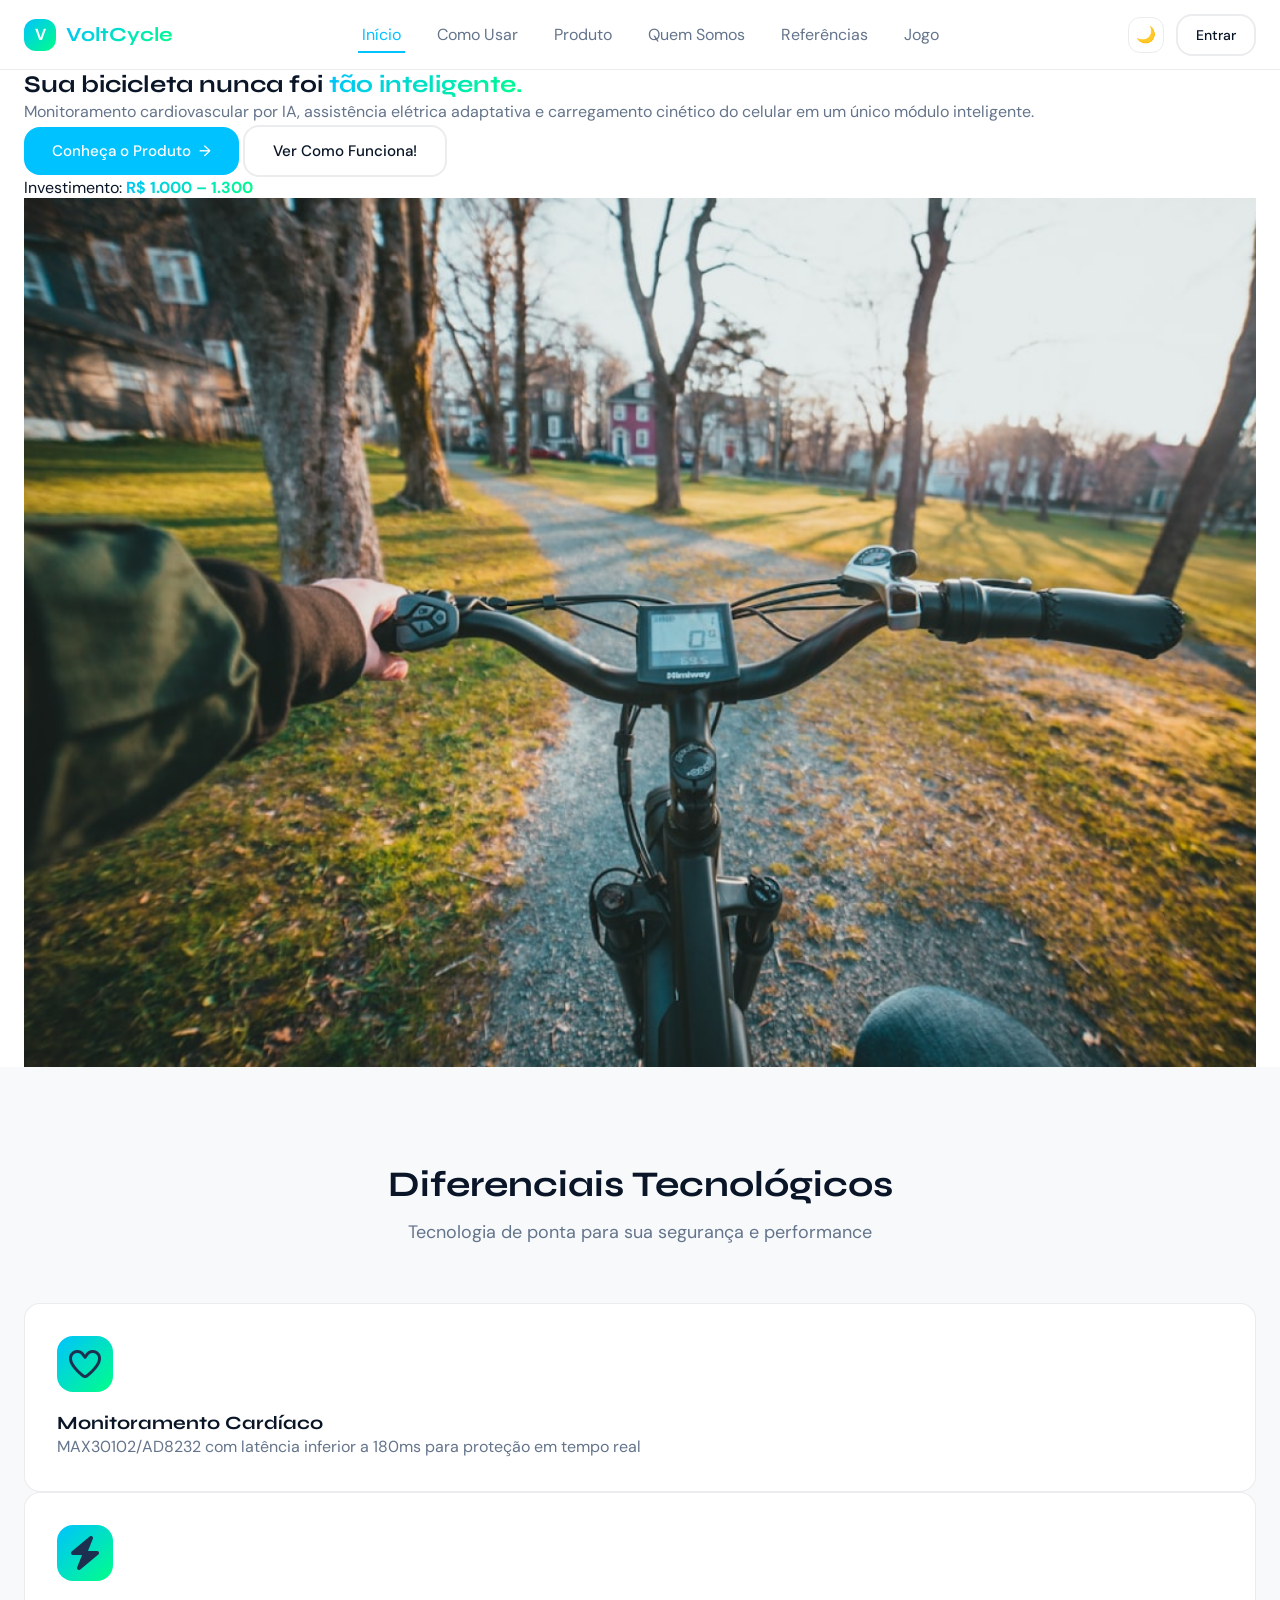
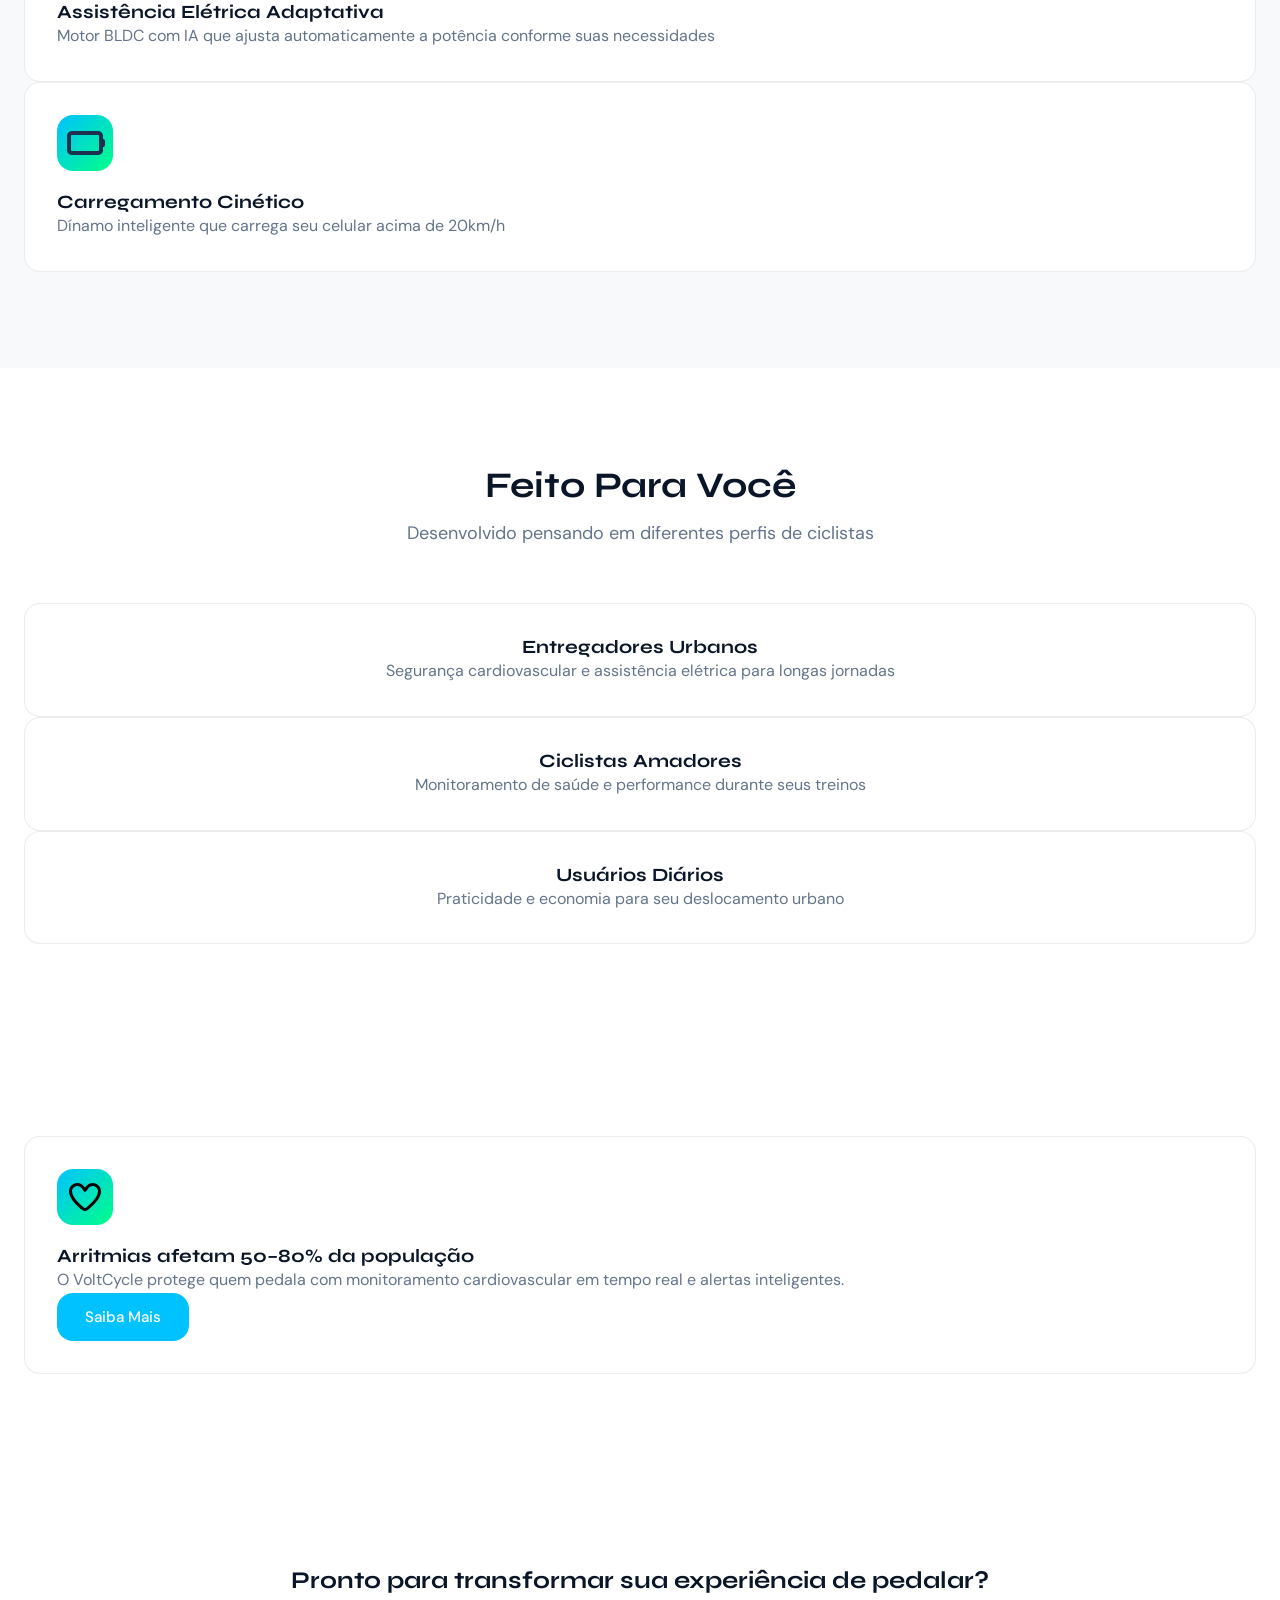
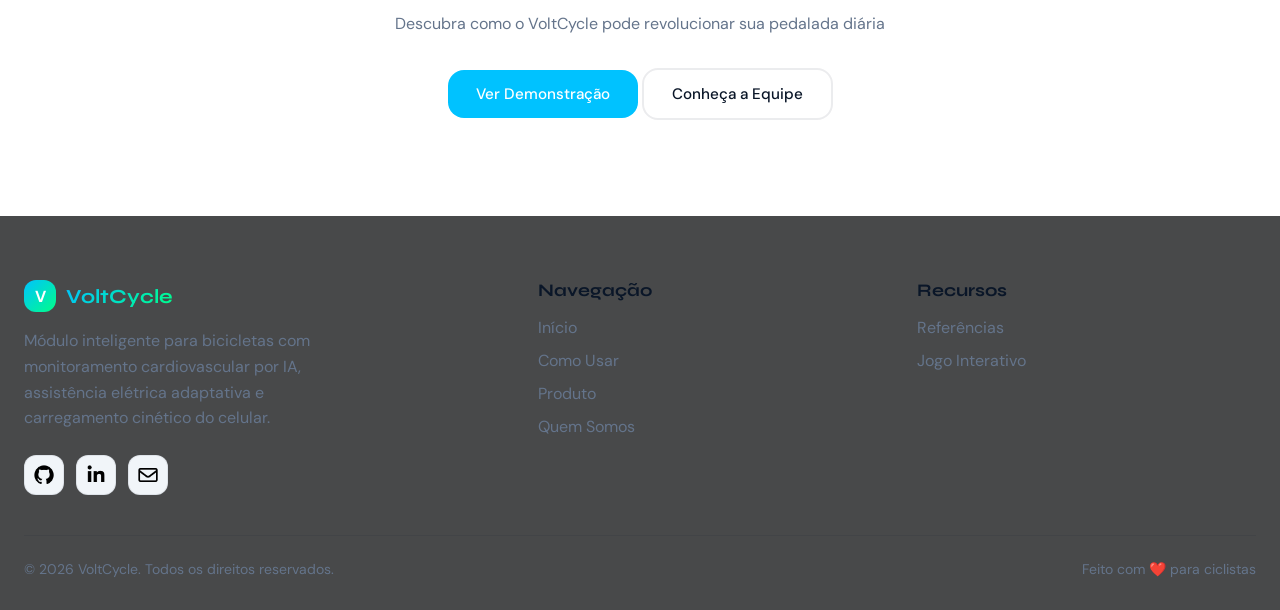
==== index.html @ 4889b5e3 "ta bom" ====
<!DOCTYPE html>
<html lang="pt-BR">
<head>
<meta charset="UTF-8">
<meta name="viewport" content="width=device-width, initial-scale=1.0">
<title>VoltCycle — Sua bicicleta nunca foi tão inteligente</title>
<link rel="stylesheet" href="shared/tokens.css">
<link rel="stylesheet" href="index.css">
</head>
<body>
<a class="skip-link" href="#main">Pular para o conteúdo</a>
 
<header class="navbar">
  <div class="container">
    <a href="index.html" class="brand">
      <span class="brand-mark">V</span>
      <span class="brand-name">VoltCycle</span>
    </a>
    <nav>
      <ul class="nav-links">
        <li><a href="index.html" aria-current="page">Início</a></li>
        <li><a href="como-usar.html">Como Usar</a></li>
        <li><a href="produto.html">Produto</a></li>
        <li><a href="quem-somos.html">Quem Somos</a></li>
        <li><a href="referencias.html">Referências</a></li>
        <li><a href="jogo.html">Jogo</a></li>
      </ul>
    </nav>
    <div class="nav-actions">
      <button class="theme-toggle" aria-label="Ativar modo escuro">🌙</button>
      <a href="login.html" class="btn btn-outline btn-sm">Entrar</a>
      <button class="hamburger" aria-label="Abrir menu" aria-expanded="false"><span></span><span></span><span></span></button>
    </div>
  </div>
  <div class="mobile-menu">
    <ul class="nav-links">
      <li><a href="index.html">Início</a></li>
      <li><a href="como-usar.html">Como Usar</a></li>
      <li><a href="produto.html">Produto</a></li>
      <li><a href="quem-somos.html">Quem Somos</a></li>
      <li><a href="referencias.html">Referências</a></li>
      <li><a href="jogo.html">Jogo</a></li>
    </ul>
    <a href="login.html" class="btn btn-primary btn-block">Entrar</a>
  </div>
</header>
 
<main id="main">
 
  <!-- HERO -->
  <section class="hero">
    <div class="container hero-grid">
      <div class="hero-copy">
        <h1>Sua bicicleta nunca foi <span class="text-gradient">tão inteligente.</span></h1>
        <p class="hero-lead">Monitoramento cardiovascular por IA, assistência elétrica adaptativa e carregamento cinético do celular em um único módulo inteligente.</p>
        <div class="hero-actions">
          <a href="produto.html" class="btn btn-primary">Conheça o Produto <span aria-hidden="true">→</span></a>
          <a href="como-usar.html" class="btn btn-outline">Ver Como Funciona!</a>
        </div>
        <div class="hero-price">
          <span>Investimento:</span>
          <strong class="text-gradient">R$ 1.000 – 1.300</strong>
        </div>
      </div>
      <div class="hero-media">
        <div class="hero-media-glow" aria-hidden="true"></div>
        <div class="hero-media-frame">
          <img src="./images/homebike.png" alt="Módulo VoltCycle acoplado a uma bicicleta">
        </div>
      </div>
    </div>
  </section>
 
  <!-- DIFERENCIAIS -->
  <section class="section section-alt">
    <div class="container">
      <div class="section-head">
        <h2>Diferenciais Tecnológicos</h2>
        <p>Tecnologia de ponta para sua segurança e performance</p>
      </div>
      <div class="grid-3">
        <div class="card">
          <div class="icon-tile"><img src="./icons/heart-regular.png" alt="heart" width="40" height="40"></div>
          <h3>Monitoramento Cardíaco</h3>
          <p>MAX30102/AD8232 com latência inferior a 180ms para proteção em tempo real</p>
        </div>
        <div class="card">
          <div class="icon-tile"><img src="./icons/bolt-solid.png" alt="bolt" width="40" height="40"></div>
          <h3>Assistência Elétrica Adaptativa</h3>
          <p>Motor BLDC com IA que ajusta automaticamente a potência conforme suas necessidades</p>
        </div>
        <div class="card">
          <div class="icon-tile"><img src="./icons/battery-empty-solid.png" alt="battery" width="40" height="40"></div>
          <h3>Carregamento Cinético</h3>
          <p>Dínamo inteligente que carrega seu celular acima de 20km/h</p>
        </div>
      </div>
    </div>
  </section>
 
  <!-- FEITO PARA VOCÊ -->
  <section class="section">
    <div class="container">
      <div class="section-head">
        <h2>Feito Para Você</h2>
        <p>Desenvolvido pensando em diferentes perfis de ciclistas</p>
      </div>
      <div class="grid-3">
        <div class="card text-center">
          <h3>Entregadores Urbanos</h3>
          <p>Segurança cardiovascular e assistência elétrica para longas jornadas</p>
        </div>
        <div class="card text-center">
          <h3>Ciclistas Amadores</h3>
          <p>Monitoramento de saúde e performance durante seus treinos</p>
        </div>
        <div class="card text-center">
          <h3>Usuários Diários</h3>
          <p>Praticidade e economia para seu deslocamento urbano</p>
        </div>
      </div>
    </div>
  </section>
 
  <!-- SAIBA MAIS -->
  <section class="section saiba-mais">
    <div class="container">
      <div class="card saiba-mais-card">
        <div class="icon-tile icon-tile-danger"><img src="./icons/heart-regular-full (1).svg" alt="heart" width="40" height="40"></div>
        <div class="saiba-mais-copy">
          <h3>Arritmias afetam 50–80% da população</h3>
          <p>O VoltCycle protege quem pedala com monitoramento cardiovascular em tempo real e alertas inteligentes.</p>
        </div>
        <a href="referencias.html" class="btn btn-primary">Saiba Mais</a>
      </div>
    </div>
  </section>
 
  <!-- CTA FINAL -->
  <section class="section text-center cta-final">
    <div class="container">
      <h2>Pronto para transformar sua experiência de pedalar?</h2>
      <p class="mt-16">Descubra como o VoltCycle pode revolucionar sua pedalada diária</p>
      <div class="hero-actions text-center mt-32" style="justify-content:center;">
        <a href="produto.html" class="btn btn-primary">Ver Demonstração</a>
        <a href="quem-somos.html" class="btn btn-outline">Conheça a Equipe</a>
      </div>
    </div>
  </section>
 
</main>
 
<footer class="footer">
  <div class="container">
    <div class="footer-grid">
      <div class="footer-about">
        <a href="index.html" class="brand"><span class="brand-mark">V</span><span class="brand-name">VoltCycle</span></a>
        <p>Módulo inteligente para bicicletas com monitoramento cardiovascular por IA, assistência elétrica adaptativa e carregamento cinético do celular.</p>
        <div class="footer-social">
          <a href="#" aria-label="GitHub"><img src="./icons/github-brands-solid.png" alt="GitHub" width="24" height="24"></a>
          <a href="#" aria-label="LinkedIn"><img src="./icons/linkedin-in-brands-solid.png" alt="LinkedIn" width="24" height="24"></a>
          <a href="#" aria-label="E-mail"><img src="./icons/envelope-regular.png" alt="E-mail" width="24" height="24"></a>
        </div>
      </div>
      <div>
        <h3>Navegação</h3>
        <ul>
          <li><a href="index.html">Início</a></li>
          <li><a href="como-usar.html">Como Usar</a></li>
          <li><a href="produto.html">Produto</a></li>
          <li><a href="quem-somos.html">Quem Somos</a></li>
        </ul>
      </div>
      <div>
        <h3>Recursos</h3>
        <ul>
          <li><a href="referencias.html">Referências</a></li>
          <li><a href="jogo.html">Jogo Interativo</a></li>
        </ul>
      </div>
    </div>
    <div class="footer-bottom">
      <span>© 2026 VoltCycle. Todos os direitos reservados.</span>
      <span>Feito com ❤️ para ciclistas</span>
    </div>
  </div>
</footer>
 
<script src="shared/main.js"></script>
<script src="home.js"></script>
</body>
</html>
---- shared/tokens.css ----
/* ==========================================================================
   VoltCycle — Design tokens & shared components
   Importado por todas as páginas. Não remova as variáveis de tema:
   o toggle dark/light (shared/main.js) depende do atributo [data-theme].
   ========================================================================== */

@import url('https://fonts.googleapis.com/css2?family=Syne:wght@600;700;800&family=DM+Sans:ital,wght@0,400;0,500;0,700;1,400&display=swap');

:root {
  --font-heading: 'Syne', sans-serif;
  --font-body: 'DM Sans', sans-serif;

  --color-cyan: #00c2ff;
  --color-green: #00ff88;
  --gradient-brand: linear-gradient(135deg, var(--color-cyan) 0%, var(--color-green) 100%);

  --color-bg: #ffffff;
  --color-bg-alt: #f7fafc;
  --color-bg-soft: rgba(240, 244, 248, 0.5);
  --color-text: #0a1628;
  --color-text-muted: #64748b;
  --color-border: rgba(10, 22, 40, 0.08);
  --color-card: #ffffff;
  --color-footer-bg: #e9edf1;
  --color-nav-bg: rgba(255, 255, 255, 0.8);
  --color-danger-bg: rgba(239, 68, 68, 0.06);
  --color-danger-border: rgba(239, 68, 68, 0.3);
  --color-danger-text: #ef4444;

  --shadow-md: 0 20px 25px -5px rgba(0, 0, 0, 0.1), 0 8px 10px -6px rgba(0, 0, 0, 0.08);
  --shadow-lg: 0 25px 50px -12px rgba(0, 0, 0, 0.25);
  --radius-sm: 12px;
  --radius-md: 16px;
  --radius-lg: 24px;
  --radius-pill: 999px;
  --header-h: 70px;
  --container-w: 1280px;
}

[data-theme="dark"] {
  --color-bg: #070b14;
  --color-bg-alt: #0b1220;
  --color-bg-soft: #0c1424;
  --color-text: #f5f7fb;
  --color-text-muted: #94a3b8;
  --color-border: rgba(255, 255, 255, 0.08);
  --color-card: #10182b;
  --color-footer-bg: #081a1c;
  --color-nav-bg: rgba(7, 11, 20, 0.85);
  --color-danger-bg: rgba(239, 68, 68, 0.08);
}

* { box-sizing: border-box; }
html { scroll-behavior: smooth; }
body {
  margin: 0;
  font-family: var(--font-body);
  background: var(--color-bg);
  color: var(--color-text);
  transition: background-color .2s ease, color .2s ease;
  -webkit-font-smoothing: antialiased;
}
img { max-width: 100%; display: block; }
a { color: inherit; text-decoration: none; }
h1, h2, h3, h4 { font-family: var(--font-heading); font-weight: 700; margin: 0; color: var(--color-text); }
p { margin: 0; color: var(--color-text-muted); line-height: 1.6; }

.container { max-width: var(--container-w); margin: 0 auto; padding: 0 24px; }
.section { padding: 96px 0; }
.section-alt { background: var(--color-bg-soft); }
.section-head { text-align: center; max-width: 640px; margin: 0 auto 56px; }
.section-head h2 { font-size: 2.25rem; margin-bottom: 12px; }
.section-head p { font-size: 1.125rem; }

.text-gradient {
  background: var(--gradient-brand);
  -webkit-background-clip: text;
  background-clip: text;
  color: transparent;
}

/* ---------- Buttons ---------- */
.btn {
  display: inline-flex;
  align-items: center;
  justify-content: center;
  gap: 8px;
  padding: 14px 28px;
  border-radius: var(--radius-md);
  font-family: var(--font-body);
  font-weight: 500;
  font-size: 0.95rem;
  border: none;
  cursor: pointer;
  transition: transform .15s ease, opacity .15s ease;
  white-space: nowrap;
}
.btn:hover { transform: translateY(-1px); opacity: 0.92; }
.btn:active { transform: translateY(0); }
.btn-primary { background: var(--color-cyan); color: #fff; }
.btn-outline { background: transparent; color: var(--color-text); border: 2px solid var(--color-border); }
.btn-block { width: 100%; }
.btn-sm { padding: 10px 18px; font-size: 0.875rem; }

/* ---------- Navbar ---------- */
.navbar {
  position: sticky;
  top: 0;
  z-index: 100;
  height: var(--header-h);
  display: flex;
  align-items: center;
  background: var(--color-nav-bg);
  backdrop-filter: blur(8px);
  border-bottom: 1px solid var(--color-border);
}
.navbar .container { display: flex; align-items: center; justify-content: space-between; width: 100%; }
.brand { display: flex; align-items: center; gap: 10px; font-family: var(--font-heading); font-weight: 700; font-size: 1.25rem; }
.brand-mark {
  width: 32px; height: 32px; border-radius: var(--radius-sm);
  background: var(--gradient-brand);
  color: #fff; display: flex; align-items: center; justify-content: center;
  font-family: var(--font-body); font-weight: 700; font-size: 1rem;
}
.brand-name { background: var(--gradient-brand); -webkit-background-clip: text; background-clip: text; color: transparent; }

.nav-links { display: flex; align-items: center; gap: 28px; list-style: none; margin: 0; padding: 0; }
.nav-links a {
  font-size: 1rem;
  color: var(--color-text-muted);
  padding: 6px 4px;
  border-bottom: 2px solid transparent;
}
.nav-links a:hover, .nav-links a[aria-current="page"] { color: var(--color-cyan); }
.nav-links a[aria-current="page"] { border-bottom-color: var(--color-cyan); }

.nav-actions { display: flex; align-items: center; gap: 12px; }

.theme-toggle {
  width: 36px; height: 36px; border-radius: var(--radius-sm);
  border: 1px solid var(--color-border); background: transparent;
  color: var(--color-text); display: flex; align-items: center; justify-content: center;
  cursor: pointer; font-size: 1rem;
}
.theme-toggle:hover { background: var(--color-bg-soft); }

.hamburger {
  display: none;
  width: 36px; height: 36px; border: none; background: transparent; cursor: pointer;
  flex-direction: column; align-items: center; justify-content: center; gap: 5px;
}
.hamburger span { width: 22px; height: 2px; background: var(--color-text); border-radius: 2px; transition: transform .2s ease, opacity .2s ease; }
.hamburger.is-open span:nth-child(1) { transform: translateY(7px) rotate(45deg); }
.hamburger.is-open span:nth-child(2) { opacity: 0; }
.hamburger.is-open span:nth-child(3) { transform: translateY(-7px) rotate(-45deg); }

.mobile-menu {
  display: none;
  position: fixed; inset: var(--header-h) 0 0 0; z-index: 99;
  background: var(--color-bg);
  overflow-y: auto;
  padding: 24px;
}
.mobile-menu.is-open { display: block; }
.mobile-menu .nav-links { flex-direction: column; align-items: flex-start; gap: 4px; }
.mobile-menu .nav-links a { display: block; width: 100%; padding: 14px 4px; border-bottom: 1px solid var(--color-border); font-size: 1.1rem; }
.mobile-menu .btn { width: 100%; margin-top: 16px; }

/* ---------- User menu (logado) ---------- */
.user-menu { position: relative; }
.user-avatar {
  width: 36px; height: 36px; border-radius: 50%;
  background: var(--gradient-brand); color: #fff;
  display: flex; align-items: center; justify-content: center;
  font-family: var(--font-body); font-weight: 700; font-size: 0.85rem;
  border: 2px solid transparent; cursor: pointer;
  transition: border-color .15s ease, transform .15s ease;
}
.user-avatar:hover { border-color: var(--color-cyan); }
.user-avatar-static { cursor: default; flex-shrink: 0; }

.user-tooltip {
  position: absolute; top: 46px; right: 0;
  background: var(--color-text); color: var(--color-bg);
  padding: 6px 12px; border-radius: 8px;
  font-size: 0.8rem; white-space: nowrap;
  opacity: 0; pointer-events: none;
  transform: translateY(-4px);
  transition: opacity .15s ease, transform .15s ease;
  z-index: 140;
}
.user-menu:hover .user-tooltip { opacity: 1; transform: none; }

.user-dropdown {
  position: absolute; top: 46px; right: 0; min-width: 230px;
  background: var(--color-card); border: 1px solid var(--color-border);
  border-radius: var(--radius-md); box-shadow: var(--shadow-md);
  padding: 8px; display: none; z-index: 150;
}
.user-dropdown.is-open { display: block; }
.user-dropdown-header { padding: 10px 12px 12px; border-bottom: 1px solid var(--color-border); margin-bottom: 6px; }
.user-dropdown-header strong { display: block; font-size: 0.95rem; color: var(--color-text); }
.user-dropdown-header span { font-size: 0.8rem; color: var(--color-text-muted); }
.user-dropdown button {
  width: 100%; text-align: left; padding: 10px 12px;
  background: none; border: none; border-radius: 8px; cursor: pointer;
  font-size: 0.9rem; font-family: var(--font-body); color: var(--color-text);
  display: flex; align-items: center; gap: 8px;
}
.user-dropdown button:hover { background: var(--color-bg-soft); }
.user-dropdown button.danger { color: #ef4444; }

.mobile-user-block {
  border: 1px solid var(--color-border); border-radius: var(--radius-md);
  padding: 16px; margin-top: 16px;
}
.mobile-user-id { display: flex; align-items: center; gap: 12px; }
.mobile-user-id .user-avatar-static { width: 44px; height: 44px; font-size: 1rem; }
.mobile-user-id .name { font-weight: 700; font-size: 1rem; color: var(--color-text); }
.mobile-user-id .email { font-size: 0.85rem; color: var(--color-text-muted); }
.mobile-user-actions { display: flex; flex-direction: column; gap: 8px; margin-top: 16px; }

/* ---------- Footer ---------- */
.footer { background: #48494A; padding: 64px 0 32px; }
.footer-grid { display: grid; grid-template-columns: 1.4fr 1fr 1fr; gap: 40px; }
.footer-about p { margin-top: 16px; max-width: 340px; }
.footer-social { display: flex; gap: 12px; margin-top: 24px; }
.footer-social a {
  width: 40px; height: 40px; border-radius: var(--radius-sm);
  background: #f1f5f9; display: flex; align-items: center; justify-content: center;
  border: 1px solid var(--color-border);
}
.footer-social img {
  filter: brightness(0) invert(0);
}
.footer h3 { font-size: 1.1rem; margin-bottom: 16px; }
.footer ul { list-style: none; margin: 0; padding: 0; display: flex; flex-direction: column; gap: 12px; }
.footer ul a { color: var(--color-text-muted); }
.footer ul a:hover { color: var(--color-cyan); }
.footer-bottom {
  display: flex; align-items: center; justify-content: space-between;
  border-top: 1px solid var(--color-border); margin-top: 40px; padding-top: 24px;
  color: var(--color-text-muted); font-size: 0.875rem; flex-wrap: wrap; gap: 8px;
}

/* ---------- Cards / badges ---------- */
.card {
  background: var(--color-card);
  border: 1px solid var(--color-border);
  border-radius: var(--radius-md);
  padding: 32px;
}
.icon-tile {
  width: 56px; height: 56px; border-radius: var(--radius-md);
  background: var(--gradient-brand);
  display: flex; align-items: center; justify-content: center;
  color: #fff; font-size: 1.5rem; margin-bottom: 20px;
}
.badge {
  display: inline-flex; align-items: center; gap: 6px;
  padding: 6px 14px; border-radius: var(--radius-pill);
  font-size: 0.85rem; font-weight: 500;
  background: rgba(0, 194, 255, 0.1); color: var(--color-cyan);
  border: 1px solid rgba(0, 194, 255, 0.2);
}
.badge-green { background: rgba(0, 255, 136, 0.12); color: #0a8f56; border-color: rgba(0, 255, 136, 0.25); }
[data-theme="dark"] .badge-green { color: #4bffb0; }
.tag { padding: 4px 12px; border-radius: var(--radius-pill); font-size: 0.8rem; background: var(--color-bg-soft); border: 1px solid var(--color-border); color: var(--color-text-muted); }

/* ---------- Forms ---------- */
.field { margin-bottom: 20px; }
.field label { display: block; font-size: 0.9rem; font-weight: 500; margin-bottom: 8px; color: var(--color-text); }
.input-wrap { position: relative; }
.field input {
  width: 100%; padding: 14px 16px; border-radius: var(--radius-md);
  border: 1px solid var(--color-border); background: var(--color-bg-alt);
  color: var(--color-text); font-family: var(--font-body); font-size: 1rem;
}
.field input:focus { outline: 2px solid var(--color-cyan); outline-offset: 1px; }
.field .toggle-visibility {
  position: absolute; right: 14px; top: 50%; transform: translateY(-50%);
  background: none; border: none; cursor: pointer; color: var(--color-text-muted);
}
.field .error { color: var(--color-danger-text); font-size: 0.825rem; margin-top: 6px; display: none; }
.field.has-error input { border-color: var(--color-danger-text); }
.field.has-error .error { display: block; }

/* ---------- Utilities ---------- */
.mt-8 { margin-top: 8px; } .mt-16 { margin-top: 16px; } .mt-24 { margin-top: 24px; } .mt-32 { margin-top: 32px; }
.text-center { text-align: center; }
.flex { display: flex; }
.gap-12 { gap: 12px; } .gap-16 { gap: 16px; }
.skip-link { position: absolute; left: -9999px; top: 0; background: var(--color-cyan); color: #fff; padding: 10px 16px; z-index: 200; }
.skip-link:focus { left: 12px; top: 12px; }

/* ---------- Responsive ---------- */
@media (max-width: 768px) {
  .section { padding: 64px 0; }
  .section-head h2 { font-size: 1.75rem; }
  .nav-links { display: none; }
  .nav-actions .btn { display: none; }
  .hamburger { display: flex; }
  .footer-grid { grid-template-columns: 1fr; gap: 32px; }
  .footer-bottom { flex-direction: column; align-items: flex-start; }
}
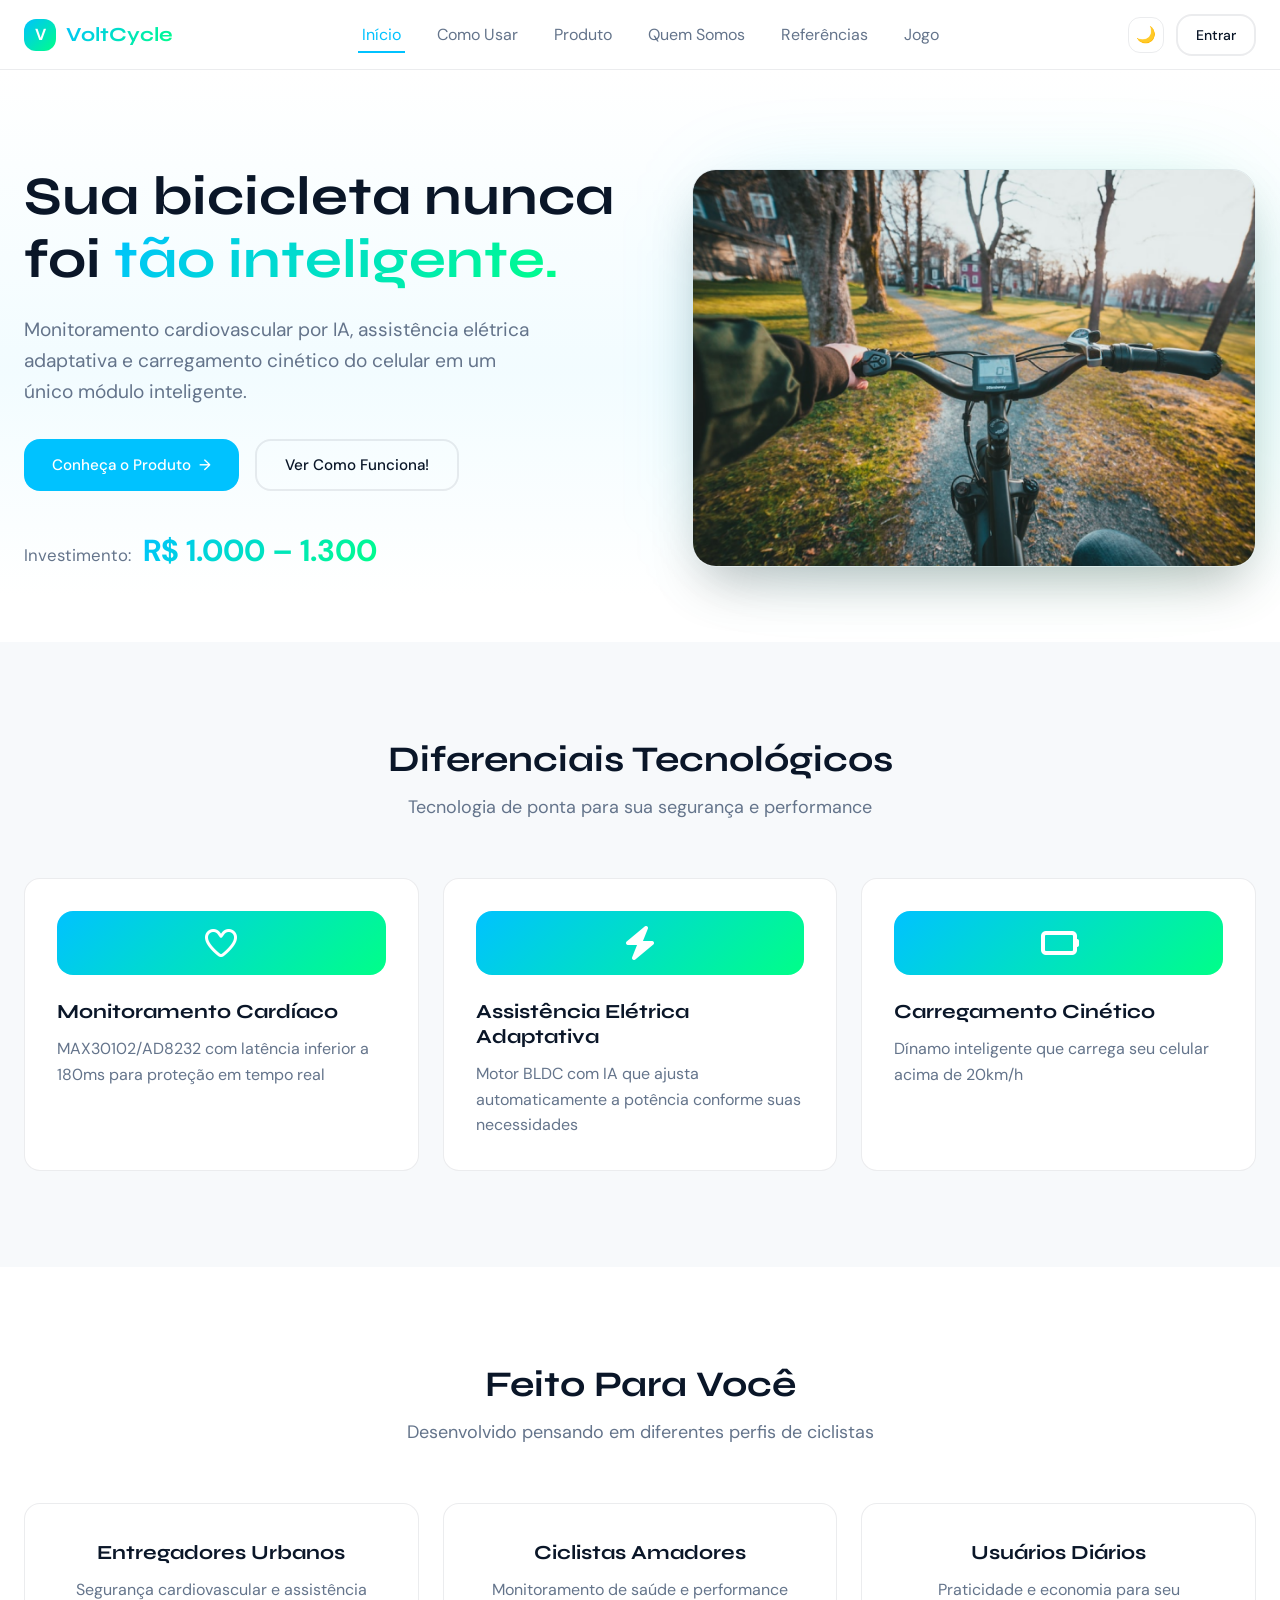
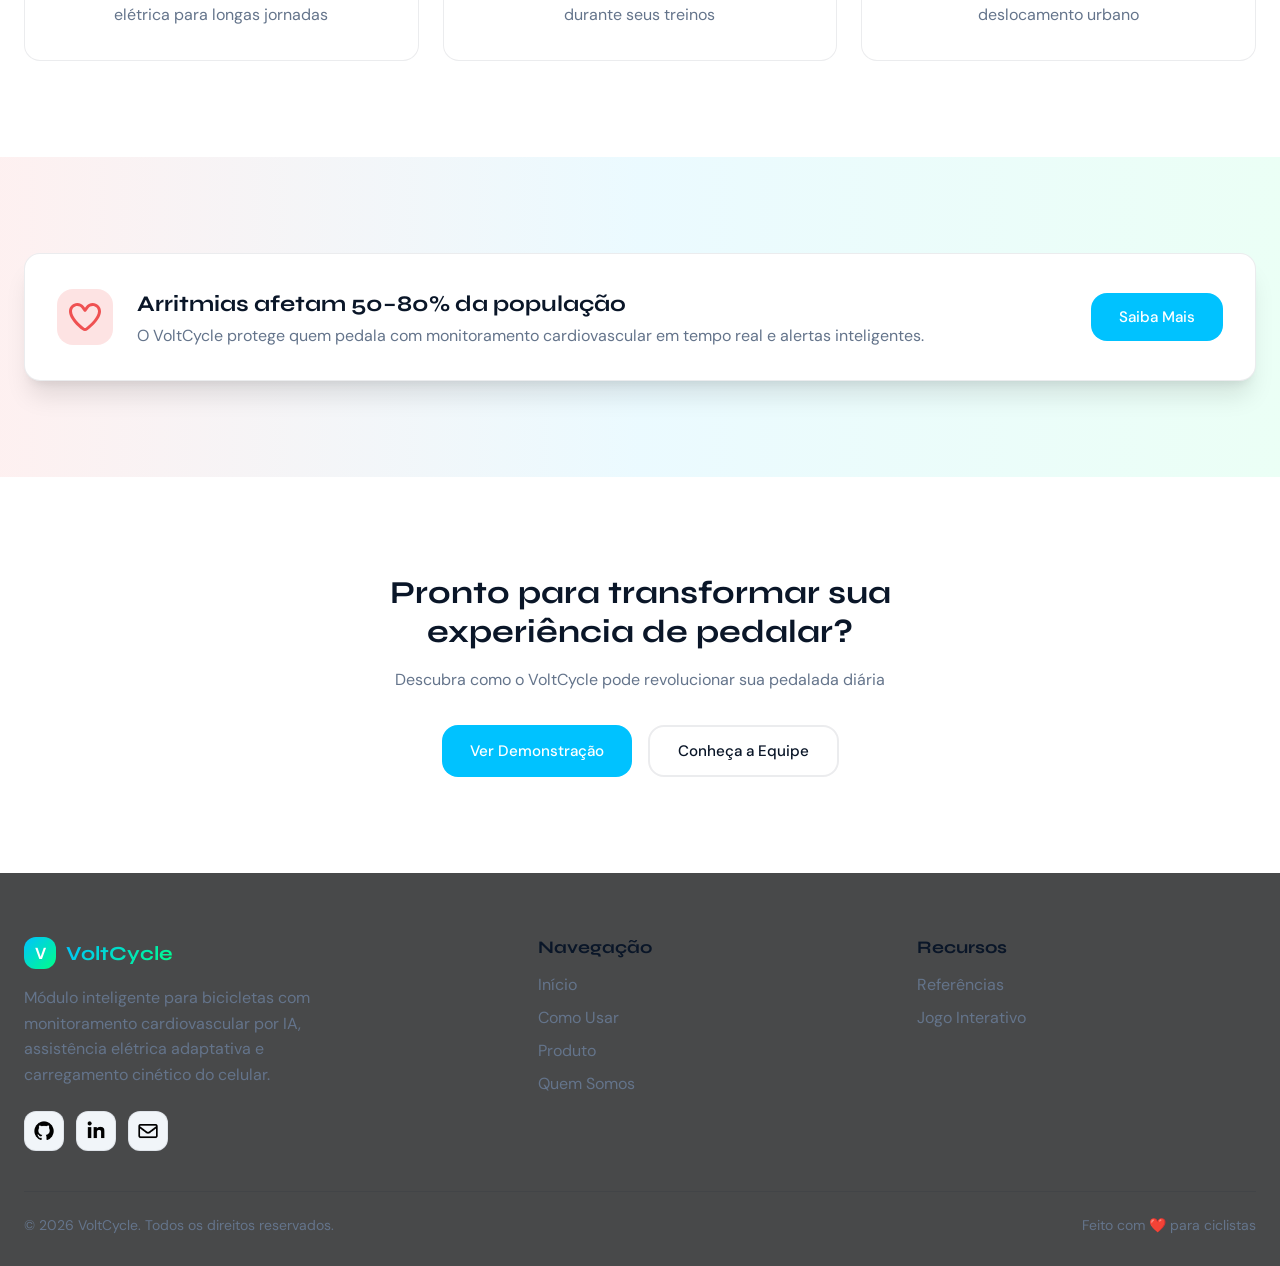
==== commit aa522dd5: "agr ta arrumado" ====
--- a/index.html
+++ b/index.html
@@ -5,7 +5,7 @@
 <meta name="viewport" content="width=device-width, initial-scale=1.0">
 <title>VoltCycle — Sua bicicleta nunca foi tão inteligente</title>
 <link rel="stylesheet" href="shared/tokens.css">
-<link rel="stylesheet" href="index.css">
+<link rel="stylesheet" href="home.css">
 </head>
 <body>
 <a class="skip-link" href="#main">Pular para o conteúdo</a>
--- a/home.css
+++ b/home.css
@@ -0,0 +1,79 @@
+.hero {
+  padding: 96px 0 72px;
+  background: linear-gradient(180deg, var(--color-bg) 0%, rgba(0,194,255,0.05) 53%, var(--color-bg) 92%);
+}
+.hero-grid {
+  display: grid;
+  grid-template-columns: 1.1fr 1fr;
+  gap: 48px;
+  align-items: center;
+}
+.hero-copy h1 {
+  font-size: 3.4rem;
+  line-height: 1.15;
+  margin-bottom: 24px;
+}
+.hero-lead { font-size: 1.2rem; max-width: 520px; }
+.hero-actions { display: flex; gap: 16px; margin-top: 32px; flex-wrap: wrap; }
+.hero-price { margin-top: 40px; display: flex; align-items: baseline; gap: 12px; }
+.hero-price span { color: var(--color-text-muted); font-size: 1.05rem; }
+.hero-price strong { font-size: 1.9rem; }
+ 
+.hero-media { position: relative; }
+.hero-media-glow {
+  position: absolute; inset: 8% 6%;
+  background: linear-gradient(120deg, rgba(0,194,255,0.25), rgba(0,255,136,0.25));
+  filter: blur(48px);
+  border-radius: var(--radius-lg);
+  z-index: 0;
+}
+.hero-media-frame {
+  position: relative; z-index: 1;
+  border-radius: var(--radius-lg);
+  overflow: hidden;
+  border: 1px solid var(--color-border);
+  box-shadow: var(--shadow-lg);
+}
+.hero-media-frame img { width: 100%; height: auto; display: block; }
+ 
+.grid-3 { display: grid; grid-template-columns: repeat(3, 1fr); gap: 24px; }
+.card h3 { font-size: 1.25rem; margin: 4px 0 12px; }
+
+.icon-tile img {
+  filter: brightness(0) invert(1);
+}
+ 
+.icon-tile-danger { background: rgba(239,68,68,0.15); color: #ef4444; }
+.icon-tile-danger img {
+  filter: invert(38%) sepia(92%) saturate(747%) hue-rotate(320deg) brightness(96%) contrast(95%);
+}
+ 
+.saiba-mais { background: linear-gradient(90deg, rgba(239,68,68,0.08), rgba(0,194,255,0.08), rgba(0,255,136,0.08)); }
+.saiba-mais-card {
+  display: grid;
+  grid-template-columns: auto 1fr auto;
+  align-items: center;
+  gap: 24px;
+  box-shadow: var(--shadow-md);
+}
+.saiba-mais-card .icon-tile { margin-bottom: 0; width: 56px; flex-shrink: 0; }
+.saiba-mais-copy h3 { font-size: 1.4rem; margin-bottom: 6px; }
+ 
+.cta-final h2 { font-size: 2rem; max-width: 640px; margin: 0 auto; }
+ 
+@media (max-width: 900px) {
+  .hero-grid { grid-template-columns: 1fr; }
+  .hero-copy h1 { font-size: 2.4rem; }
+  .grid-3 { grid-template-columns: 1fr; }
+  .saiba-mais-card { grid-template-columns: 1fr; text-align: center; }
+  .saiba-mais-card .icon-tile { margin: 0 auto; }
+}
+
+/* Diferenciais Tecnológicos — ícone vira uma barra cheia com gradiente */
+.section-alt .grid-3 .icon-tile {
+  width: 100%;
+  height: 64px;
+  border-radius: 16px;
+  margin-bottom: 24px;
+  font-size: 1.5rem;
+}
